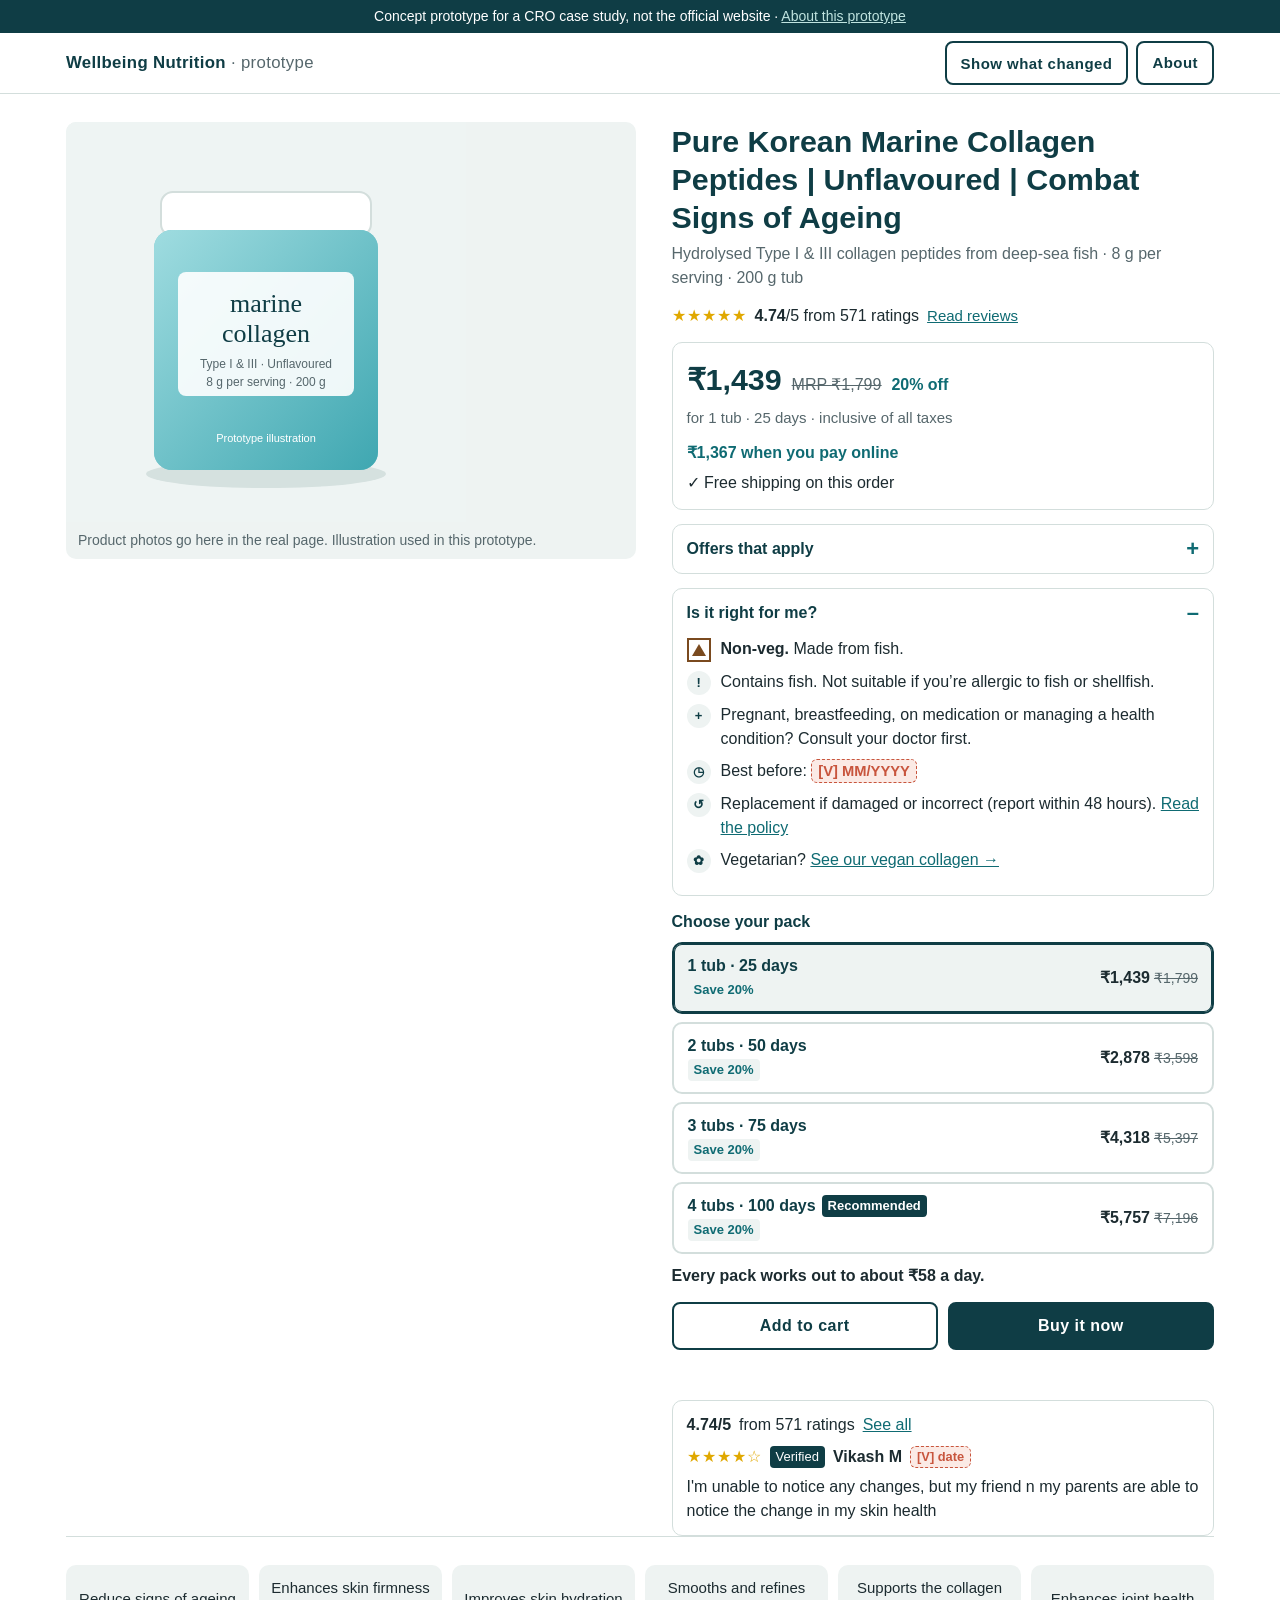
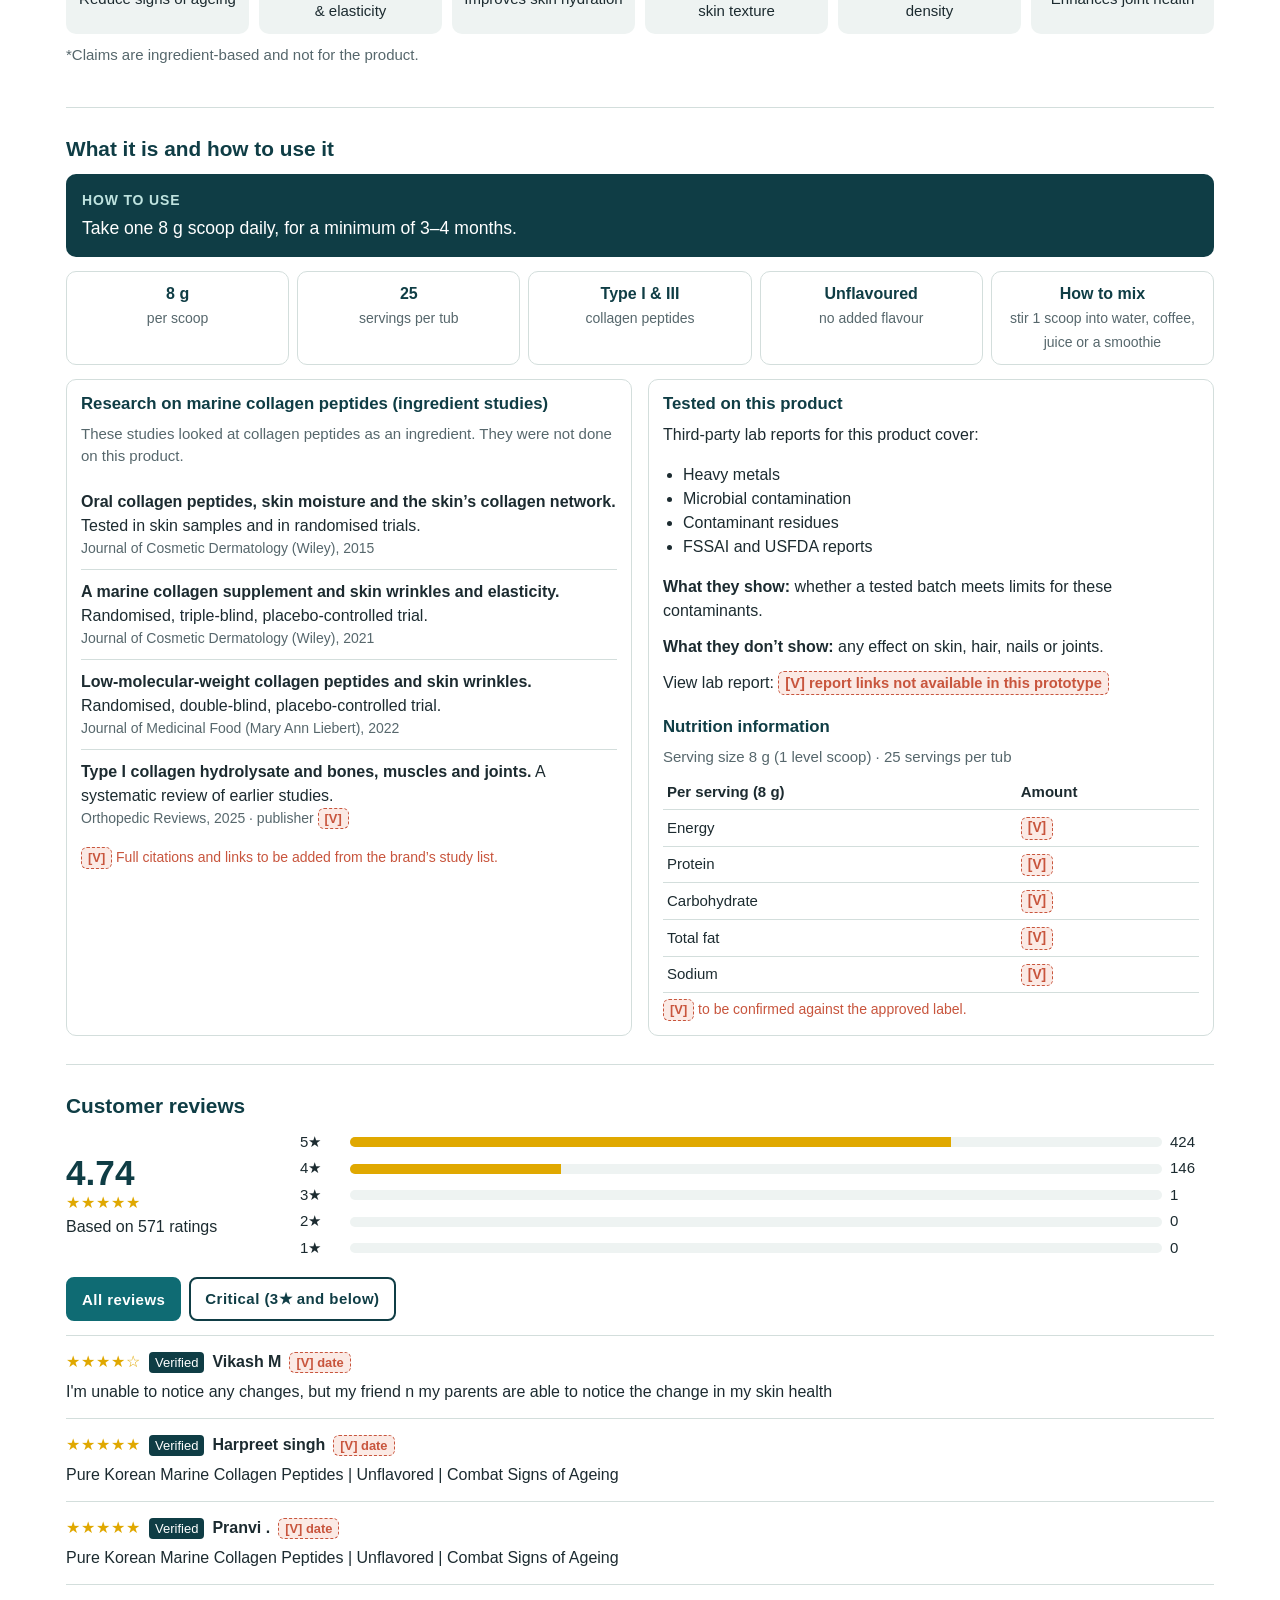
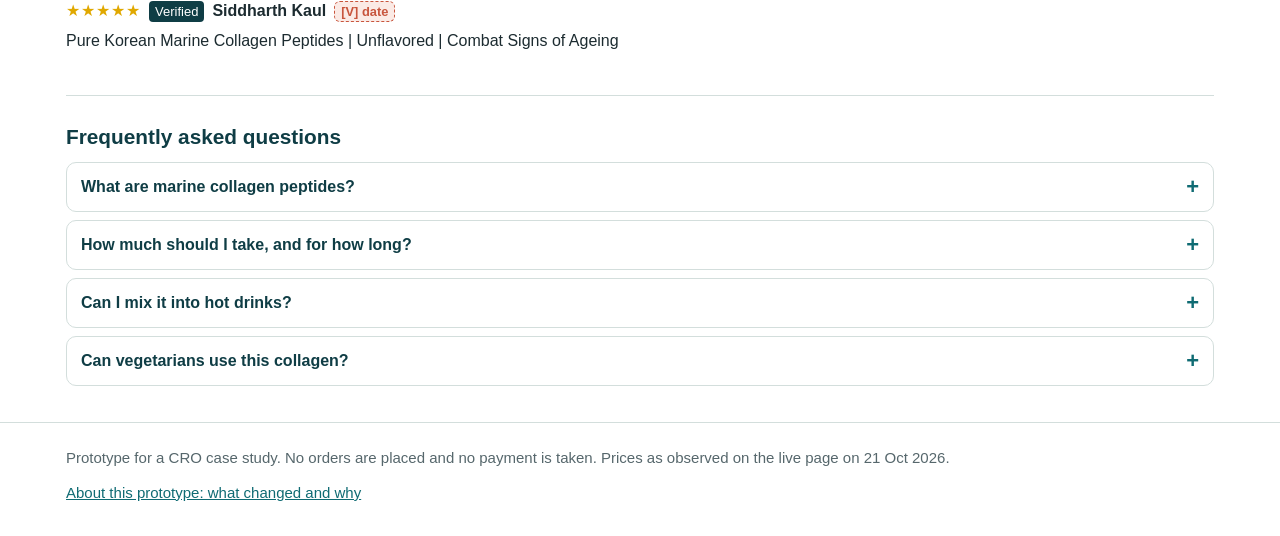
==== index.html @ 11b5f886 "Add files via upload" ====
<!doctype html>
<html lang="en">
<head>
<meta charset="utf-8">
<meta name="viewport" content="width=device-width, initial-scale=1">
<title>Pure Korean Marine Collagen Peptides · Improved product page (prototype)</title>
<meta name="description" content="CRO case-study prototype of an improved product page. Not the official website.">
<link rel="stylesheet" href="css/styles.css">
</head>
<body class="has-sticky">

<div class="proto-note">Concept prototype for a CRO case study, not the official website · <a href="about.html">About this prototype</a></div>

<header class="site-header">
  <div class="wrap">
    <a class="brand" href="index.html">Wellbeing Nutrition <span style="font-weight:400;color:#56676C">· prototype</span></a>
    <div class="header-actions">
      <button type="button" class="btn btn-secondary btn-small" id="toggle-changes" aria-pressed="false">Show what changed</button>
      <a class="btn btn-secondary btn-small" href="about.html">About</a>
    </div>
  </div>
</header>

<main class="wrap">
  <div class="product">

    <!-- 1. Gallery -->
    <figure class="gallery" style="margin:0">
      <img src="img/tub.svg" width="400" height="400" alt="Illustration of a 200 g tub of unflavoured Korean marine collagen peptides">
      <figcaption>Product photos go here in the real page. Illustration used in this prototype.</figcaption>
    </figure>

    <div class="buybox">
      <details class="chg">
        <summary><span class="chg-num">1</span>Fixes to the current page</summary>
        <div class="chg-body">
          <p><b>What changed:</b> removed “Only 13237 left in stock”, the “might run Out of Stock” exit pop-up, the “allergen-free” claim, the “Clinically Proven” badge, the “Backed by 20+ Clinical Studies” line and all absorption multipliers (4x, 1.5x, 5x); corrected journal publishers; Buy It Now now goes straight to checkout.</p>
          <p style="margin:0"><b>Friction addressed:</b> Friction 1 (the evidence isn’t believable) and Friction 3 (checkout adds pressure). These are factual and compliance fixes, so they ship without testing.</p>
        </div>
      </details>

      <!-- 2. Title -->
      <div>
        <h1>Pure Korean Marine Collagen Peptides | Unflavoured | Combat Signs of Ageing</h1>
        <p class="subtitle">Hydrolysed Type I &amp; III collagen peptides from deep-sea fish · 8 g per serving · 200 g tub</p>
      </div>

      <!-- 3. Rating -->
      <div class="rating-line">
        <span class="stars" aria-hidden="true">★★★★★</span>
        <span><b id="avg-inline">4.74</b>/5 from <span id="count-inline">571</span> ratings</span>
        <a href="#reviews">Read reviews</a>
      </div>

      <!-- 4. Price -->
      <details class="chg">
        <summary><span class="chg-num">4</span>Price and offer block</summary>
        <div class="chg-body">
          <p><b>What changed:</b> one headline price everyone pays (the COD price), the online price shown directly beneath instead of only at the payment step, all offers gathered in one “Offers that apply” block, and free shipping shown on the page.</p>
          <p style="margin:0"><b>Friction addressed:</b> the unclear final price (about eight offer messages; best price shown only at payment).</p>
        </div>
      </details>
      <section class="price-block" aria-label="Price">
        <div class="price-row">
          <span class="price-now" id="price-now">₹1,439</span>
          <span class="price-mrp">MRP <s id="price-mrp">₹1,799</s></span>
          <span class="price-off">20% off</span>
        </div>
        <p class="per-pack-note" id="price-pack">for 1 tub · 25 days · inclusive of all taxes</p>
        <p class="price-online" id="price-online">₹1,367 when you pay online</p>
        <p class="price-ship">✓ Free shipping on this order</p>
      </section>

      <!-- 5. Offers -->
      <details class="panel" id="offers">
        <summary>Offers that apply</summary>
        <div class="panel-body">
          <ul>
            <li><b>Flat 20% off</b> MRP: already included in the price above.</li>
            <li><b>Extra 5% off on online (prepaid) payment:</b> <span id="offer-online">₹1,367 for 1 tub</span>.</li>
            <li><b>Member price ₹1,367</b> for 1 tub (join the membership).</li>
            <li><b>Get 10% OFF</b> sign-up offer: <span class="v">[V] terms to be confirmed</span></li>
          </ul>
          <p class="v-note" style="margin-top:10px"><span class="v">[V]</span> Which of these offers can be combined is being confirmed with the brand. Stacking rules will be stated here.</p>
        </div>
      </details>

      <!-- 6. Suitability panel -->
      <details class="chg">
        <summary><span class="chg-num">5</span>Suitability and safety panel</summary>
        <div class="chg-body">
          <p><b>What changed:</b> non-veg status, fish and shellfish allergy, a doctor note, best-before date, the replacement policy and a vegan alternative moved directly under the price, using the pack-label wording. The “allergen-free” claim was removed.</p>
          <p style="margin:0"><b>Friction addressed:</b> suitability and safety facts were buried in a spec table and long text, so buyers had to hunt or leave.</p>
        </div>
      </details>
      <details class="panel" id="suitability" open>
        <summary>Is it right for me?</summary>
        <div class="panel-body">
          <ul class="suit-list">
            <li><span class="nonveg" role="img" aria-label="Non-vegetarian symbol"></span><span><b>Non-veg.</b> Made from fish.</span></li>
            <li><span class="icon-dot" aria-hidden="true">!</span><span>Contains fish. Not suitable if you’re allergic to fish or shellfish.</span></li>
            <li><span class="icon-dot" aria-hidden="true">+</span><span>Pregnant, breastfeeding, on medication or managing a health condition? Consult your doctor first.</span></li>
            <li><span class="icon-dot" aria-hidden="true">◷</span><span>Best before: <span class="v">[V] MM/YYYY</span></span></li>
            <li><span class="icon-dot" aria-hidden="true">↺</span><span>Replacement if damaged or incorrect (report within 48 hours). <a href="about.html#policy">Read the policy</a></span></li>
            <li><span class="icon-dot" aria-hidden="true">✿</span><span>Vegetarian? <a id="vegan-link" href="https://wellbeingnutrition.com/collections/vegan-collagen" target="_blank" rel="noopener">See our vegan collagen →</a></span></li>
          </ul>
        </div>
      </details>

      <!-- 7. Pack selector -->
      <details class="chg">
        <summary><span class="chg-num">3</span>Regimen-based pack selector</summary>
        <div class="chg-body">
          <p><b>What changed:</b> packs are labelled by how long they last, with the cost per day, so the buyer can see that one tub covers 25 days while the label asks for a minimum of 3–4 months. The single tub stays the default; prices and offers are unchanged and no discount was added.</p>
          <p style="margin:0"><b>Friction addressed:</b> Friction 2 (the real commitment is hidden).</p>
        </div>
      </details>
      <section aria-label="Choose a pack">
        <fieldset class="packs">
          <legend>Choose your pack</legend>
          <div class="pack-options" id="pack-options"><!-- rendered from data.js --></div>
        </fieldset>
        <p class="per-day">Every pack works out to about ₹<span id="per-day">58</span> a day.</p>
        <p class="course-note" id="course-note" hidden>4 tubs: covers the 3–4 month course on the pack <span class="v">[V]</span></p>
      </section>

      <!-- 8. CTAs -->
      <div class="cta-row" id="ctas">
        <button type="button" class="btn btn-secondary" id="add-to-cart">Add to cart</button>
        <a class="btn btn-primary" id="buy-now" href="checkout.html?tubs=1">Buy it now</a>
      </div>
      <p class="cart-status" id="cart-status" role="status" aria-live="polite"></p>

      <!-- Review summary near the buy box -->
      <div class="featured-review" id="featured-review" aria-label="Featured review"><!-- rendered --></div>
    </div>
  </div>

  <!-- Benefit icons (existing) -->
  <section class="section" aria-labelledby="benefits-h">
    <h2 id="benefits-h" class="visually-hidden">Benefits</h2>
    <ul class="benefits">
      <li>Reduce signs of ageing</li>
      <li>Enhances skin firmness &amp; elasticity</li>
      <li>Improves skin hydration</li>
      <li>Smooths and refines skin texture</li>
      <li>Supports the collagen density</li>
      <li>Enhances joint health</li>
    </ul>
    <p class="disclaimer" style="margin-top:10px">*Claims are ingredient-based and not for the product.</p>
  </section>

  <!-- 9. Evidence module (directly below the benefit icons) -->
  <section class="section" id="evidence" aria-labelledby="evidence-h">
    <details class="chg">
      <summary><span class="chg-num">2</span>Consistent evidence module</summary>
      <div class="chg-body">
        <p><b>What changed:</b> one usage line from the pack label replaces four different results timelines; absorption multipliers removed; one nutrition panel; research on the ingredient clearly separated from tests on this product; quick facts gathered in one row.</p>
        <p style="margin:0"><b>Friction addressed:</b> Friction 1 (the evidence isn’t believable: claims contradicted each other).</p>
      </div>
    </details>
    <h2 id="evidence-h">What it is and how to use it</h2>
    <p class="usage"><strong>How to use</strong>Take one 8 g scoop daily, for a minimum of 3–4 months.</p>
    <ul class="quick-facts" aria-label="Quick facts">
      <li><b>8 g</b><span>per scoop</span></li>
      <li><b>25</b><span>servings per tub</span></li>
      <li><b>Type I &amp; III</b><span>collagen peptides</span></li>
      <li><b>Unflavoured</b><span>no added flavour</span></li>
      <li><b>How to mix</b><span>stir 1 scoop into water, coffee, juice or a smoothie</span></li>
    </ul>

    <div class="evidence-grid">
      <div class="ev-card">
        <h3>Research on marine collagen peptides (ingredient studies)</h3>
        <p class="disclaimer">These studies looked at collagen peptides as an ingredient. They were not done on this product.</p>
        <div class="study">
          <p style="margin:0"><b>Oral collagen peptides, skin moisture and the skin’s collagen network.</b> Tested in skin samples and in randomised trials.</p>
          <p class="meta" style="margin:0">Journal of Cosmetic Dermatology (Wiley), 2015</p>
        </div>
        <div class="study">
          <p style="margin:0"><b>A marine collagen supplement and skin wrinkles and elasticity.</b> Randomised, triple-blind, placebo-controlled trial.</p>
          <p class="meta" style="margin:0">Journal of Cosmetic Dermatology (Wiley), 2021</p>
        </div>
        <div class="study">
          <p style="margin:0"><b>Low-molecular-weight collagen peptides and skin wrinkles.</b> Randomised, double-blind, placebo-controlled trial.</p>
          <p class="meta" style="margin:0">Journal of Medicinal Food (Mary Ann Liebert), 2022</p>
        </div>
        <div class="study">
          <p style="margin:0"><b>Type I collagen hydrolysate and bones, muscles and joints.</b> A systematic review of earlier studies.</p>
          <p class="meta" style="margin:0">Orthopedic Reviews, 2025 · publisher <span class="v">[V]</span></p>
        </div>
        <p class="v-note" style="margin:8px 0 0"><span class="v">[V]</span> Full citations and links to be added from the brand’s study list.</p>
      </div>

      <div class="ev-card">
        <h3>Tested on this product</h3>
        <p>Third-party lab reports for this product cover:</p>
        <ul class="lab-list">
          <li>Heavy metals</li>
          <li>Microbial contamination</li>
          <li>Contaminant residues</li>
          <li>FSSAI and USFDA reports</li>
        </ul>
        <p><b>What they show:</b> whether a tested batch meets limits for these contaminants.</p>
        <p><b>What they don’t show:</b> any effect on skin, hair, nails or joints.</p>
        <p style="margin:0">View lab report: <span class="v">[V] report links not available in this prototype</span></p>

        <h3 style="margin-top:22px">Nutrition information</h3>
        <p class="disclaimer" style="margin-bottom:6px">Serving size 8 g (1 level scoop) · 25 servings per tub</p>
        <table class="nutrition" aria-describedby="nutri-note">
          <thead><tr><th>Per serving (8 g)</th><th>Amount</th></tr></thead>
          <tbody>
            <tr><td>Energy</td><td><span class="v">[V]</span></td></tr>
            <tr><td>Protein</td><td><span class="v">[V]</span></td></tr>
            <tr><td>Carbohydrate</td><td><span class="v">[V]</span></td></tr>
            <tr><td>Total fat</td><td><span class="v">[V]</span></td></tr>
            <tr><td>Sodium</td><td><span class="v">[V]</span></td></tr>
          </tbody>
        </table>
        <p class="v-note" id="nutri-note" style="margin:6px 0 0"><span class="v">[V]</span> to be confirmed against the approved label.</p>
      </div>
    </div>
  </section>

  <!-- 10. Reviews -->
  <section class="section" id="reviews" aria-labelledby="reviews-h">
    <details class="chg">
      <summary><span class="chg-num">6</span>Believable reviews</summary>
      <div class="chg-body">
        <p><b>What changed:</b> a rating summary and a real, representative review near the buy box; a date shown on every review; a “Critical” filter; negative reviews shown in the list. No reviews were added or edited.</p>
        <p style="margin:0"><b>Friction addressed:</b> Friction 1 (reviews looked curated: 4.74 from 571 ratings with no one- or two-star reviews).</p>
      </div>
    </details>
    <h2 id="reviews-h">Customer reviews</h2>
    <div class="review-summary">
      <div>
        <div class="avg" id="avg">4.74</div>
        <div class="stars" aria-hidden="true">★★★★★</div>
        <div>Based on <span id="count">571</span> ratings</div>
      </div>
      <ul class="dist" id="dist" aria-label="Rating distribution"><!-- rendered --></ul>
    </div>
    <div class="filters" role="group" aria-label="Filter reviews">
      <button type="button" class="btn btn-secondary btn-small" data-filter="all" aria-pressed="true">All reviews</button>
      <button type="button" class="btn btn-secondary btn-small" data-filter="critical" aria-pressed="false">Critical (3★ and below)</button>
    </div>
    <div id="review-list" aria-live="polite"><!-- rendered --></div>
  </section>

  <!-- 11. FAQ -->
  <section class="section faq" id="faq" aria-labelledby="faq-h">
    <h2 id="faq-h">Frequently asked questions</h2>
    <details class="panel"><summary>What are marine collagen peptides?</summary>
      <div class="panel-body"><p style="margin:0">Short chains of amino acids made from fish skin or scales, rich in Type I and Type III collagen.</p></div></details>
    <details class="panel"><summary>How much should I take, and for how long?</summary>
      <div class="panel-body"><p style="margin:0">Take one 8 g scoop daily, for a minimum of 3–4 months.</p></div></details>
    <details class="panel"><summary>Can I mix it into hot drinks?</summary>
      <div class="panel-body"><p style="margin:0">Yes. It dissolves in hot or cold drinks such as coffee, tea, juice or smoothies.</p></div></details>
    <details class="panel"><summary>Can vegetarians use this collagen?</summary>
      <div class="panel-body"><p style="margin:0">No. This product is made from fish, so it is not suitable for vegetarians. <a href="https://wellbeingnutrition.com/collections/vegan-collagen" target="_blank" rel="noopener">See our vegan collagen</a>.</p></div></details>
  </section>
</main>

<footer class="site-footer">
  <div class="wrap">
    <p>Prototype for a CRO case study. No orders are placed and no payment is taken. Prices as observed on the live page on 21 Oct 2026.</p>
    <p style="margin:0"><a href="about.html">About this prototype: what changed and why</a></p>
  </div>
</footer>

<!-- Sticky bar (phone only) -->
<div class="sticky-bar" id="sticky-bar" aria-label="Quick buy">
  <div>
    <label for="sticky-select">Pack</label>
    <select id="sticky-select"><!-- rendered --></select>
    <div class="sticky-price" id="sticky-price">₹1,439</div>
  </div>
  <a class="btn btn-primary" id="sticky-buy" href="checkout.html?tubs=1">Buy it now</a>
</div>

<script src="js/data.js"></script>
<script src="js/app.js"></script>
</body>
</html>
---- css/styles.css ----
/* Mobile-first styles for the HTML prototype */
:root {
  --ink: #1C2B30; --deep: #0F3D45; --teal: #0F6B73; --mist: #EEF3F2; --line: #D3DEDC;
  --slate: #56676C; --coral: #C8553D; --coral-bg: #FBEAE5; --white: #FFFFFF; --brown: #7A4A1F;
  --focus: #F2A900; --radius: 10px;
}
* { box-sizing: border-box; }
html { -webkit-text-size-adjust: 100%; }
body { margin: 0; font-family: Arial, Helvetica, sans-serif; font-size: 16px; line-height: 1.5; color: var(--ink); background: var(--white); overflow-x: hidden; }
img, svg { max-width: 100%; height: auto; display: block; }
a { color: var(--teal); }
h1, h2, h3 { line-height: 1.25; color: var(--deep); }
h1 { font-size: 1.55rem; margin: 0 0 6px; }
h2 { font-size: 1.3rem; margin: 0 0 12px; }
h3 { font-size: 1.05rem; margin: 16px 0 8px; }
p { margin: 0 0 12px; }
:focus-visible { outline: 3px solid var(--focus); outline-offset: 2px; }
.visually-hidden { position: absolute !important; width: 1px; height: 1px; overflow: hidden; clip: rect(0 0 0 0); white-space: nowrap; }
.wrap { max-width: 1180px; margin: 0 auto; padding: 0 16px; }

/* Header */
.proto-note { background: var(--deep); color: #fff; font-size: 14px; text-align: center; padding: 6px 12px; }
.proto-note a { color: #BFE3DF; }
.site-header { border-bottom: 1px solid var(--line); background: #fff; }
.site-header .wrap { display: flex; align-items: center; justify-content: space-between; gap: 12px; min-height: 60px; flex-wrap: wrap; padding-top: 6px; padding-bottom: 6px; }
.brand { font-weight: 700; color: var(--deep); text-decoration: none; letter-spacing: .02em; font-size: 1.05rem; }
.header-actions { display: flex; gap: 8px; align-items: center; flex-wrap: wrap; }

/* Buttons */
.btn { display: inline-flex; align-items: center; justify-content: center; min-height: 48px; padding: 10px 18px; border-radius: 8px; border: 2px solid var(--deep); font-size: 16px; font-weight: 700; cursor: pointer; text-decoration: none; letter-spacing: .03em; }
.btn-primary { background: var(--deep); color: #fff; }
.btn-secondary { background: #fff; color: var(--deep); }
.btn-small { min-height: 44px; padding: 8px 14px; font-size: 15px; }
.btn[aria-pressed="true"] { background: var(--teal); color: #fff; border-color: var(--teal); }

/* Product layout: mobile = one column in spec order */
.product { display: flex; flex-direction: column; gap: 16px; padding-top: 16px; }
.gallery { background: var(--mist); border-radius: var(--radius); overflow: hidden; }
.gallery figcaption { font-size: 14px; color: var(--slate); padding: 8px 12px; }
.buybox { display: flex; flex-direction: column; gap: 14px; }
.subtitle { color: var(--slate); margin: 0; }
.rating-line { display: flex; align-items: center; gap: 8px; flex-wrap: wrap; }
.stars { color: #E0A800; letter-spacing: 1px; }
.rating-line a { font-size: 15px; }

/* Price block */
.price-block { border: 1px solid var(--line); border-radius: var(--radius); padding: 14px; }
.price-row { display: flex; align-items: baseline; gap: 10px; flex-wrap: wrap; }
.price-now { font-size: 1.9rem; font-weight: 700; color: var(--deep); }
.price-mrp { color: var(--slate); text-decoration: line-through; }
.price-off { color: var(--teal); font-weight: 700; }
.price-online { margin: 6px 0 0; font-weight: 700; color: var(--teal); }
.price-ship { margin: 6px 0 0; }
.per-pack-note { font-size: 15px; color: var(--slate); margin-top: 4px; }

/* details / disclosures */
details.panel { border: 1px solid var(--line); border-radius: var(--radius); background: #fff; }
details.panel > summary { list-style: none; cursor: pointer; min-height: 48px; display: flex; align-items: center; justify-content: space-between; gap: 8px; padding: 10px 14px; font-weight: 700; color: var(--deep); }
details.panel > summary::-webkit-details-marker { display: none; }
details.panel > summary::after { content: "+"; font-size: 22px; line-height: 1; color: var(--teal); }
details.panel[open] > summary::after { content: "–"; }
.panel-body { padding: 0 14px 14px; }
.panel-body ul { margin: 0; padding-left: 20px; }
.panel-body li { margin-bottom: 8px; }

/* Placeholder style for unconfirmed (V) items */
.v { display: inline-block; border: 1.5px dashed var(--coral); color: var(--coral); background: var(--coral-bg); border-radius: 6px; padding: 0 6px; font-weight: 700; font-size: 0.92em; }
.v-note { font-size: 14px; color: var(--coral); }

/* Suitability panel */
.suit-list { list-style: none; padding: 0 !important; }
.suit-list li { display: flex; gap: 10px; align-items: flex-start; }
.icon-dot { flex: none; width: 24px; height: 24px; border-radius: 50%; background: var(--mist); color: var(--deep); display: inline-flex; align-items: center; justify-content: center; font-size: 13px; font-weight: 700; margin-top: 1px; }
.nonveg { flex: none; width: 24px; height: 24px; border: 2px solid var(--brown); display: inline-flex; align-items: center; justify-content: center; margin-top: 1px; }
.nonveg::before { content: ""; width: 0; height: 0; border-left: 7px solid transparent; border-right: 7px solid transparent; border-bottom: 12px solid var(--brown); }

/* Pack selector */
fieldset.packs { border: 0; padding: 0; margin: 0; }
fieldset.packs legend { font-weight: 700; color: var(--deep); margin-bottom: 8px; padding: 0; }
.pack-options { display: grid; grid-template-columns: 1fr; gap: 8px; }
.pack { position: relative; }
.pack input { position: absolute; opacity: 0; width: 1px; height: 1px; }
.pack label { display: flex; justify-content: space-between; align-items: center; gap: 10px; min-height: 56px; padding: 10px 14px; border: 2px solid var(--line); border-radius: var(--radius); cursor: pointer; background: #fff; }
.pack label .pack-name { font-weight: 700; color: var(--deep); }
.pack label .pack-price { text-align: right; white-space: nowrap; }
.pack label .pack-price s { color: var(--slate); font-size: 14px; margin-left: 4px; }
.pack .tag { display: inline-block; background: var(--deep); color: #fff; border-radius: 4px; padding: 1px 6px; font-size: 13px; font-weight: 700; margin-left: 6px; vertical-align: 1px; }
.pack .tag.offer { background: var(--mist); color: var(--teal); }
.pack input:checked + label { border-color: var(--deep); background: var(--mist); box-shadow: inset 0 0 0 1px var(--deep); }
.pack input:focus-visible + label { outline: 3px solid var(--focus); outline-offset: 2px; }
.per-day { margin: 10px 0 0; font-weight: 700; }
.course-note { margin: 4px 0 0; font-size: 15px; color: var(--slate); }

.cta-row { display: grid; grid-template-columns: 1fr 1fr; gap: 10px; }
.cart-status { font-size: 15px; margin: 0; min-height: 22px; }

/* Content sections */
.section { padding: 28px 0; border-top: 1px solid var(--line); }
.benefits { display: grid; grid-template-columns: repeat(2, 1fr); gap: 10px; list-style: none; padding: 0; margin: 0; }
.benefits li { background: var(--mist); border-radius: var(--radius); padding: 12px; font-size: 15px; text-align: center; min-height: 64px; display: flex; align-items: center; justify-content: center; }
.usage { background: var(--deep); color: #fff; border-radius: var(--radius); padding: 16px; font-size: 1.1rem; }
.usage strong { color: #BFE3DF; display: block; font-size: 14px; letter-spacing: .06em; text-transform: uppercase; margin-bottom: 4px; }
.quick-facts { display: grid; grid-template-columns: repeat(2, 1fr); gap: 8px; list-style: none; padding: 0; margin: 14px 0; }
.quick-facts li { border: 1px solid var(--line); border-radius: var(--radius); padding: 10px; text-align: center; }
.quick-facts b { display: block; color: var(--deep); }
.quick-facts span { font-size: 14px; color: var(--slate); }
.evidence-grid { display: grid; grid-template-columns: 1fr; gap: 16px; }
.ev-card { border: 1px solid var(--line); border-radius: var(--radius); padding: 14px; }
.ev-card h3 { margin-top: 0; }
.study { padding: 10px 0; border-top: 1px solid var(--line); }
.study:first-of-type { border-top: 0; }
.study .meta { font-size: 14px; color: var(--slate); }
.disclaimer { font-size: 15px; color: var(--slate); }
table.nutrition { width: 100%; border-collapse: collapse; font-size: 15px; }
table.nutrition th, table.nutrition td { border-bottom: 1px solid var(--line); padding: 6px 4px; text-align: left; }
.lab-list { padding-left: 20px; }

/* Reviews */
.review-summary { display: grid; grid-template-columns: 1fr; gap: 14px; }
.avg { font-size: 2.2rem; font-weight: 700; color: var(--deep); line-height: 1; }
.dist { list-style: none; padding: 0; margin: 0; }
.dist li { display: grid; grid-template-columns: 42px 1fr 44px; gap: 8px; align-items: center; font-size: 15px; margin-bottom: 4px; }
.bar { height: 10px; background: var(--mist); border-radius: 5px; overflow: hidden; }
.bar i { display: block; height: 100%; background: #E0A800; }
.filters { display: flex; gap: 8px; flex-wrap: wrap; margin: 14px 0; }
.review { border-top: 1px solid var(--line); padding: 14px 0; }
.review-head { display: flex; flex-wrap: wrap; gap: 8px; align-items: center; }
.badge-verified { background: var(--deep); color: #fff; font-size: 13px; padding: 1px 6px; border-radius: 4px; }
.review-date { font-size: 14px; }
.featured-review { border: 1px solid var(--line); border-radius: var(--radius); padding: 12px 14px; }
.featured-review p { margin: 6px 0 0; }
.empty-state { color: var(--slate); padding: 12px 0; }

/* FAQ */
.faq details.panel { margin-bottom: 8px; }

/* "What changed" markers */
details.chg { display: none; margin: 8px 0; border: 2px solid var(--focus); border-radius: var(--radius); background: #FFF8E1; }
body.show-changes details.chg { display: block; }
details.chg > summary { cursor: pointer; min-height: 44px; display: flex; align-items: center; gap: 8px; padding: 8px 12px; font-weight: 700; color: #5B4300; list-style: none; }
details.chg > summary::-webkit-details-marker { display: none; }
.chg-num { display: inline-flex; width: 26px; height: 26px; border-radius: 50%; background: var(--focus); color: #3A2B00; align-items: center; justify-content: center; font-size: 14px; flex: none; }
details.chg .chg-body { padding: 0 12px 12px; font-size: 15px; }

/* Sticky bar: phone only */
.sticky-bar { position: fixed; left: 0; right: 0; bottom: 0; z-index: 20; background: #fff; border-top: 1px solid var(--line); box-shadow: 0 -4px 12px rgba(0,0,0,.06); padding: 8px 12px calc(8px + env(safe-area-inset-bottom)); display: grid; grid-template-columns: 1fr auto; gap: 8px; align-items: center; }
.sticky-bar label { font-size: 13px; color: var(--slate); display: block; }
.sticky-bar select { width: 100%; min-height: 44px; font-size: 16px; border: 2px solid var(--line); border-radius: 8px; padding: 6px 8px; background: #fff; color: var(--ink); }
.sticky-bar .sticky-price { font-size: 14px; font-weight: 700; color: var(--deep); }
body.has-sticky { padding-bottom: 110px; }

/* Footer */
.site-footer { border-top: 1px solid var(--line); padding: 24px 0 32px; color: var(--slate); font-size: 15px; }

/* Checkout */
.checkout { display: grid; grid-template-columns: 1fr; gap: 20px; padding: 20px 0 40px; }
.card { border: 1px solid var(--line); border-radius: var(--radius); padding: 16px; }
.notice { background: var(--mist); border-radius: var(--radius); padding: 12px 14px; font-weight: 700; color: var(--deep); }
.order-line { display: flex; justify-content: space-between; gap: 12px; padding: 6px 0; }
.order-total { border-top: 1px solid var(--line); margin-top: 6px; padding-top: 10px; font-weight: 700; font-size: 1.15rem; }
.field { margin-bottom: 14px; }
.field label { display: block; font-weight: 700; margin-bottom: 4px; }
.field input, .field textarea { width: 100%; min-height: 48px; font-size: 16px; padding: 10px 12px; border: 2px solid var(--line); border-radius: 8px; font-family: inherit; }
.field input[aria-invalid="true"], .field textarea[aria-invalid="true"] { border-color: var(--coral); }
.error { color: var(--coral); font-size: 15px; margin-top: 4px; min-height: 0; }
.choice { display: flex; align-items: center; gap: 10px; min-height: 48px; padding: 8px 12px; border: 2px solid var(--line); border-radius: 8px; margin-bottom: 8px; cursor: pointer; }
.choice input { width: 22px; height: 22px; flex: none; }
.choice:has(input:checked) { border-color: var(--deep); background: var(--mist); }
.choice .choice-price { margin-left: auto; font-weight: 700; white-space: nowrap; }

/* About page */
.about table { width: 100%; border-collapse: collapse; font-size: 15px; margin-bottom: 16px; }
.about th { background: var(--deep); color: #fff; text-align: left; padding: 8px; }
.about td { border-bottom: 1px solid var(--line); padding: 8px; vertical-align: top; }
.about section { padding: 18px 0; border-top: 1px solid var(--line); }
.table-scroll { overflow-x: auto; }

/* Laptop */
@media (min-width: 1024px) {
  h1 { font-size: 1.9rem; }
  .product { display: grid; grid-template-columns: 1.05fr 1fr; gap: 36px; align-items: start; padding-top: 28px; }
  .gallery { position: sticky; top: 16px; }
  .benefits { grid-template-columns: repeat(6, 1fr); }
  .quick-facts { grid-template-columns: repeat(5, 1fr); }
  .evidence-grid { grid-template-columns: 1fr 1fr; }
  .review-summary { grid-template-columns: 220px 1fr; align-items: center; }
  .sticky-bar { display: none; }
  body.has-sticky { padding-bottom: 0; }
  .checkout { grid-template-columns: 1.3fr 1fr; align-items: start; }
}
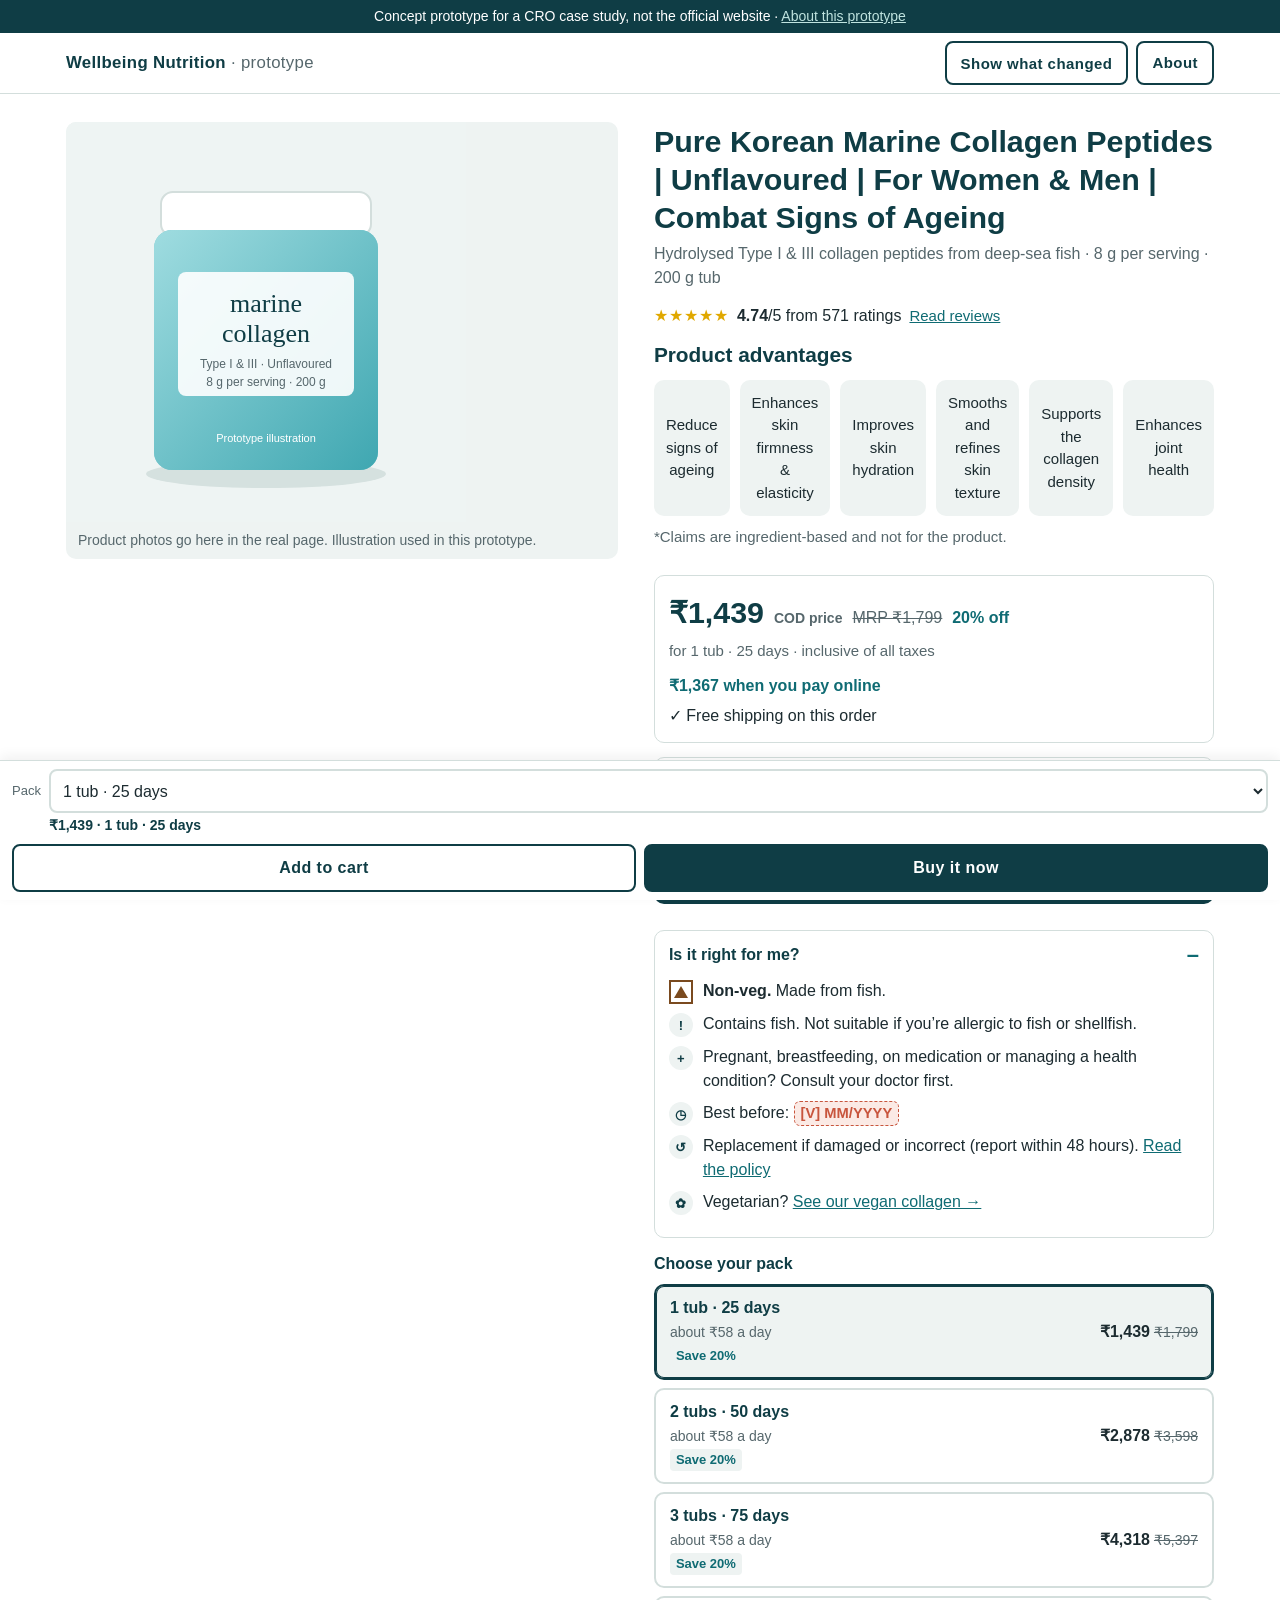
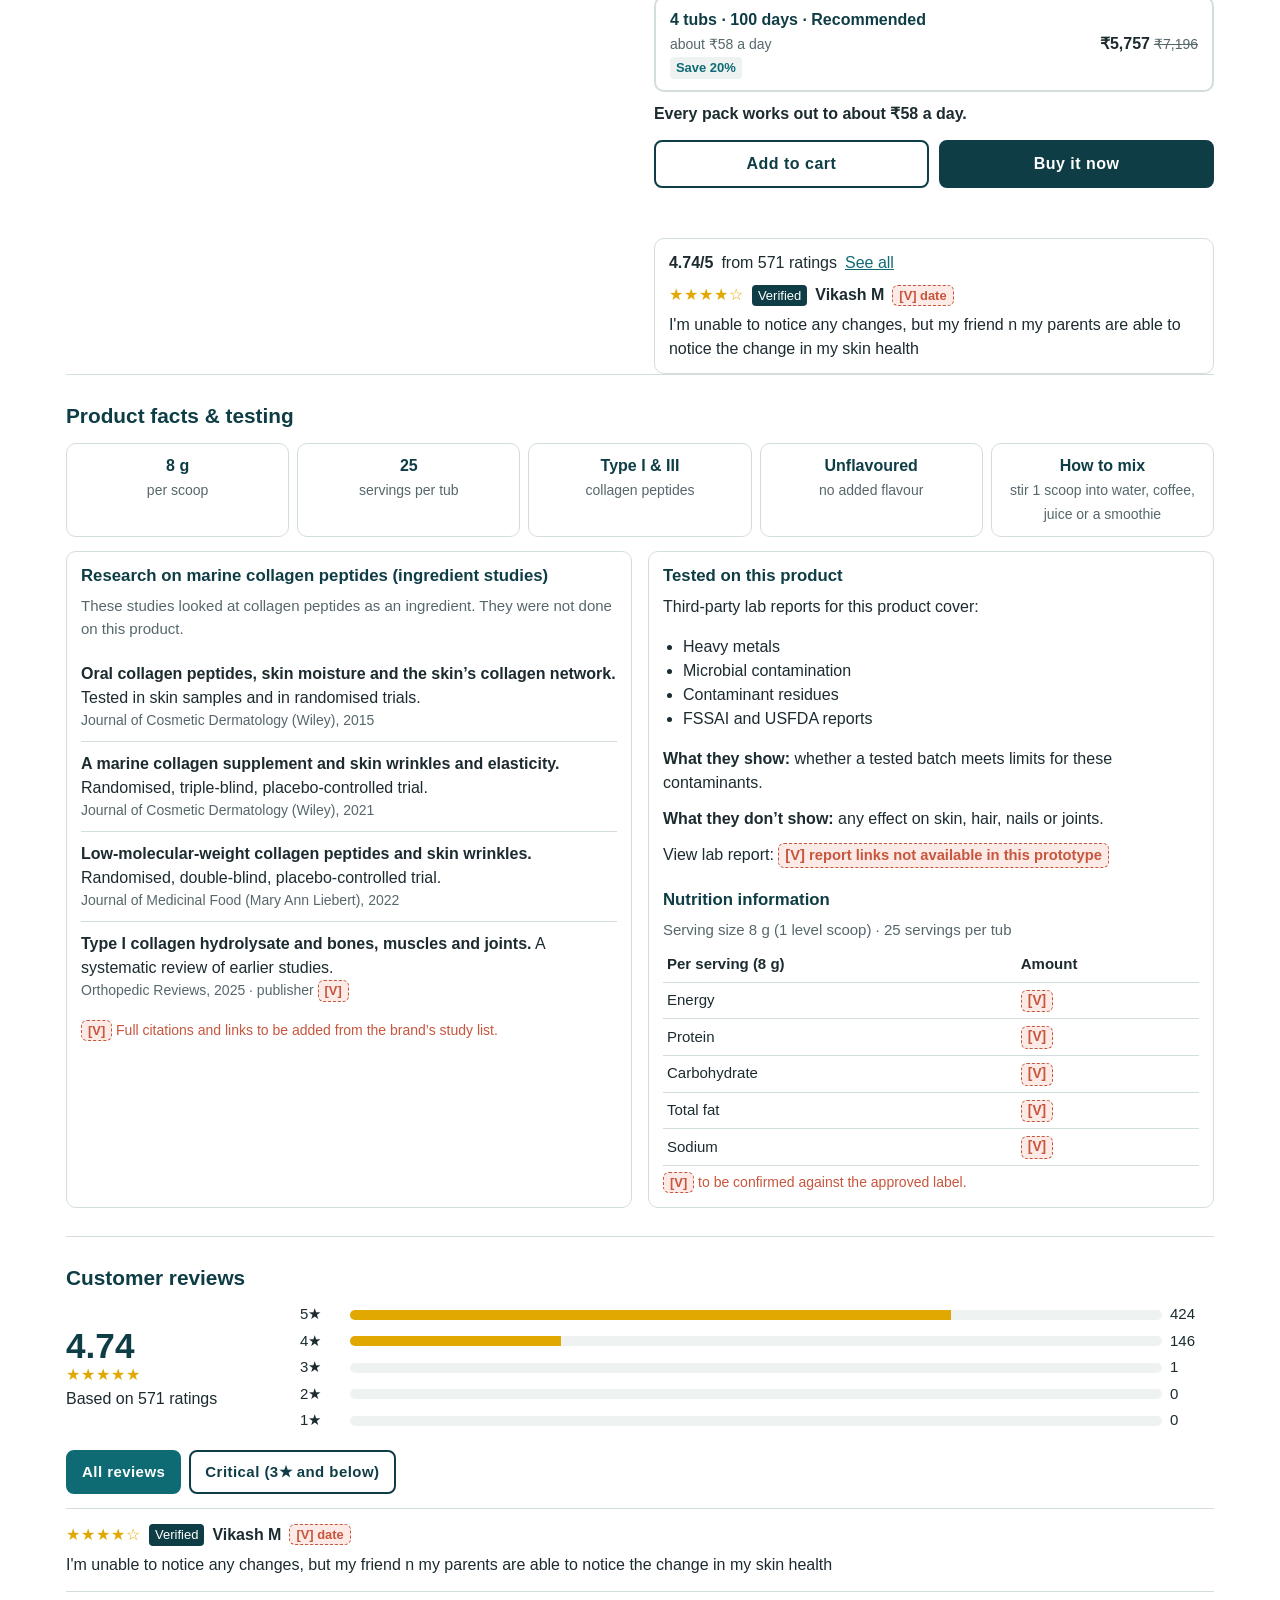
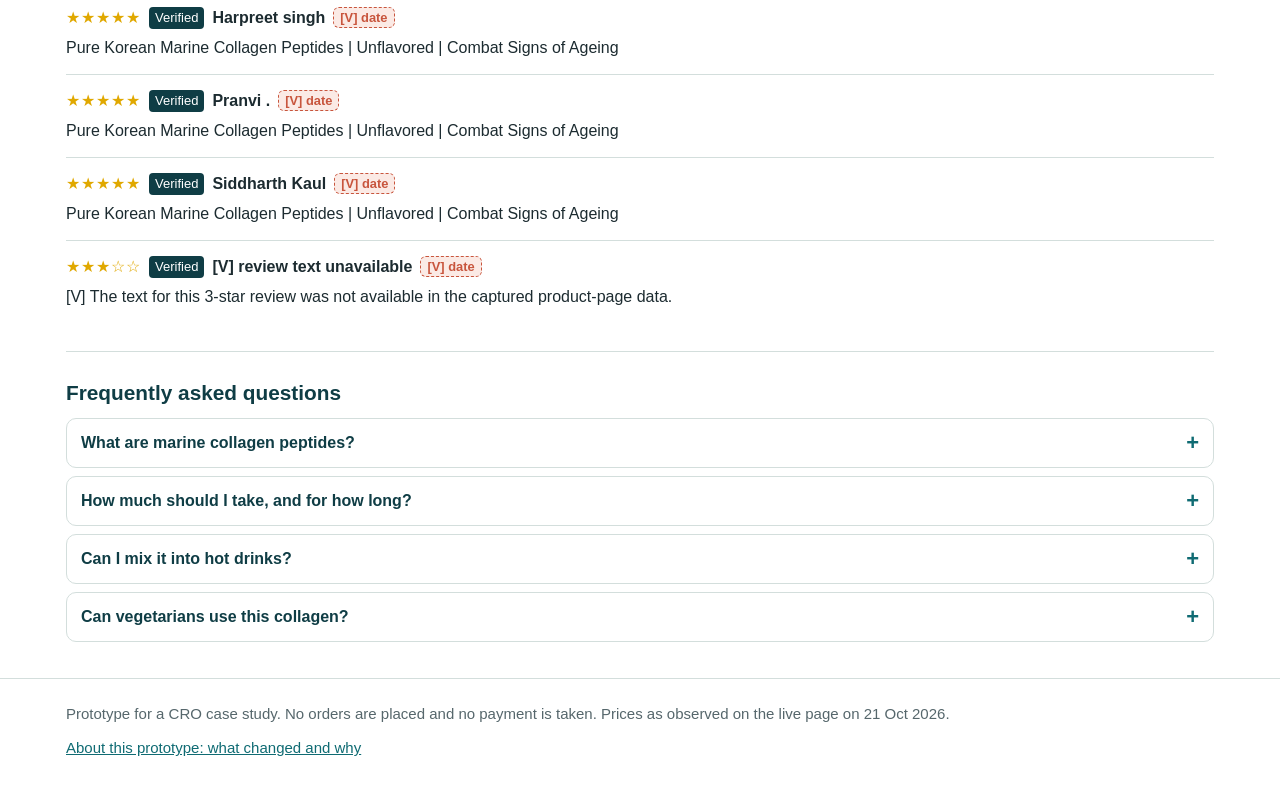
==== commit 9d4f2fec: "Optimize collagen product page CRO experience" ====
--- a/index.html
+++ b/index.html
@@ -3,7 +3,7 @@
 <head>
 <meta charset="utf-8">
 <meta name="viewport" content="width=device-width, initial-scale=1">
-<title>Pure Korean Marine Collagen Peptides · Improved product page (prototype)</title>
+<title>Pure Korean Marine Collagen Peptides for Women &amp; Men · Improved product page (prototype)</title>
 <meta name="description" content="CRO case-study prototype of an improved product page. Not the official website.">
 <link rel="stylesheet" href="css/styles.css">
 </head>
@@ -41,7 +41,7 @@
 
       <!-- 2. Title -->
       <div>
-        <h1>Pure Korean Marine Collagen Peptides | Unflavoured | Combat Signs of Ageing</h1>
+        <h1>Pure Korean Marine Collagen Peptides | Unflavoured | For Women &amp; Men | Combat Signs of Ageing</h1>
         <p class="subtitle">Hydrolysed Type I &amp; III collagen peptides from deep-sea fish · 8 g per serving · 200 g tub</p>
       </div>
 
@@ -52,6 +52,20 @@
         <a href="#reviews">Read reviews</a>
       </div>
 
+      <!-- 4. Product advantages -->
+      <section aria-labelledby="benefits-h">
+        <h2 id="benefits-h">Product advantages</h2>
+        <ul class="benefits">
+          <li>Reduce signs of ageing</li>
+          <li>Enhances skin firmness &amp; elasticity</li>
+          <li>Improves skin hydration</li>
+          <li>Smooths and refines skin texture</li>
+          <li>Supports the collagen density</li>
+          <li>Enhances joint health</li>
+        </ul>
+        <p class="disclaimer" style="margin-top:10px">*Claims are ingredient-based and not for the product.</p>
+      </section>
+
       <!-- 4. Price -->
       <details class="chg">
         <summary><span class="chg-num">4</span>Price and offer block</summary>
@@ -63,6 +77,7 @@
       <section class="price-block" aria-label="Price">
         <div class="price-row">
           <span class="price-now" id="price-now">₹1,439</span>
+          <span class="price-type">COD price</span>
           <span class="price-mrp">MRP <s id="price-mrp">₹1,799</s></span>
           <span class="price-off">20% off</span>
         </div>
@@ -78,7 +93,7 @@
           <ul>
             <li><b>Flat 20% off</b> MRP: already included in the price above.</li>
             <li><b>Extra 5% off on online (prepaid) payment:</b> <span id="offer-online">₹1,367 for 1 tub</span>.</li>
-            <li><b>Member price ₹1,367</b> for 1 tub (join the membership).</li>
+            <li><b>Member price ₹1,367</b> for 1 tub (join the membership) + free Beauty Collagen Strawberry Watermelon Flavor Gift Sachets (box of 6).</li>
             <li><b>Get 10% OFF</b> sign-up offer: <span class="v">[V] terms to be confirmed</span></li>
           </ul>
           <p class="v-note" style="margin-top:10px"><span class="v">[V]</span> Which of these offers can be combined is being confirmed with the brand. Stacking rules will be stated here.</p>
@@ -136,20 +151,6 @@
     </div>
   </div>
 
-  <!-- Benefit icons (existing) -->
-  <section class="section" aria-labelledby="benefits-h">
-    <h2 id="benefits-h" class="visually-hidden">Benefits</h2>
-    <ul class="benefits">
-      <li>Reduce signs of ageing</li>
-      <li>Enhances skin firmness &amp; elasticity</li>
-      <li>Improves skin hydration</li>
-      <li>Smooths and refines skin texture</li>
-      <li>Supports the collagen density</li>
-      <li>Enhances joint health</li>
-    </ul>
-    <p class="disclaimer" style="margin-top:10px">*Claims are ingredient-based and not for the product.</p>
-  </section>
-
   <!-- 9. Evidence module (directly below the benefit icons) -->
   <section class="section" id="evidence" aria-labelledby="evidence-h">
     <details class="chg">
@@ -159,8 +160,8 @@
         <p style="margin:0"><b>Friction addressed:</b> Friction 1 (the evidence isn’t believable: claims contradicted each other).</p>
       </div>
     </details>
-    <h2 id="evidence-h">What it is and how to use it</h2>
-    <p class="usage"><strong>How to use</strong>Take one 8 g scoop daily, for a minimum of 3–4 months.</p>
+    <h2 id="evidence-h">Product facts &amp; testing</h2>
+    <p class="usage"><strong>How to use</strong>One 8 g scoop daily, minimum 3–4 months.</p>
     <ul class="quick-facts" aria-label="Quick facts">
       <li><b>8 g</b><span>per scoop</span></li>
       <li><b>25</b><span>servings per tub</span></li>
@@ -253,7 +254,7 @@
     <details class="panel"><summary>What are marine collagen peptides?</summary>
       <div class="panel-body"><p style="margin:0">Short chains of amino acids made from fish skin or scales, rich in Type I and Type III collagen.</p></div></details>
     <details class="panel"><summary>How much should I take, and for how long?</summary>
-      <div class="panel-body"><p style="margin:0">Take one 8 g scoop daily, for a minimum of 3–4 months.</p></div></details>
+      <div class="panel-body"><p style="margin:0">One 8 g scoop daily, minimum 3–4 months.</p></div></details>
     <details class="panel"><summary>Can I mix it into hot drinks?</summary>
       <div class="panel-body"><p style="margin:0">Yes. It dissolves in hot or cold drinks such as coffee, tea, juice or smoothies.</p></div></details>
     <details class="panel"><summary>Can vegetarians use this collagen?</summary>
@@ -269,12 +270,13 @@
 </footer>
 
 <!-- Sticky bar (phone only) -->
-<div class="sticky-bar" id="sticky-bar" aria-label="Quick buy">
-  <div>
+<div class="sticky-bar" id="sticky-bar" aria-label="Quick buy" aria-hidden="false">
+  <div class="sticky-info">
     <label for="sticky-select">Pack</label>
     <select id="sticky-select"><!-- rendered --></select>
     <div class="sticky-price" id="sticky-price">₹1,439</div>
   </div>
+  <button type="button" class="btn btn-secondary" id="sticky-add-to-cart">Add to cart</button>
   <a class="btn btn-primary" id="sticky-buy" href="checkout.html?tubs=1">Buy it now</a>
 </div>
 
--- a/css/styles.css
+++ b/css/styles.css
@@ -47,6 +47,7 @@
 .price-block { border: 1px solid var(--line); border-radius: var(--radius); padding: 14px; }
 .price-row { display: flex; align-items: baseline; gap: 10px; flex-wrap: wrap; }
 .price-now { font-size: 1.9rem; font-weight: 700; color: var(--deep); }
+.price-type { color: var(--slate); font-size: 14px; font-weight: 700; }
 .price-mrp { color: var(--slate); text-decoration: line-through; }
 .price-off { color: var(--teal); font-weight: 700; }
 .price-online { margin: 6px 0 0; font-weight: 700; color: var(--teal); }
@@ -82,6 +83,7 @@
 .pack input { position: absolute; opacity: 0; width: 1px; height: 1px; }
 .pack label { display: flex; justify-content: space-between; align-items: center; gap: 10px; min-height: 56px; padding: 10px 14px; border: 2px solid var(--line); border-radius: var(--radius); cursor: pointer; background: #fff; }
 .pack label .pack-name { font-weight: 700; color: var(--deep); }
+.pack-day { color: var(--slate); font-size: 14px; }
 .pack label .pack-price { text-align: right; white-space: nowrap; }
 .pack label .pack-price s { color: var(--slate); font-size: 14px; margin-left: 4px; }
 .pack .tag { display: inline-block; background: var(--deep); color: #fff; border-radius: 4px; padding: 1px 6px; font-size: 13px; font-weight: 700; margin-left: 6px; vertical-align: 1px; }
@@ -143,11 +145,13 @@
 details.chg .chg-body { padding: 0 12px 12px; font-size: 15px; }
 
 /* Sticky bar: phone only */
-.sticky-bar { position: fixed; left: 0; right: 0; bottom: 0; z-index: 20; background: #fff; border-top: 1px solid var(--line); box-shadow: 0 -4px 12px rgba(0,0,0,.06); padding: 8px 12px calc(8px + env(safe-area-inset-bottom)); display: grid; grid-template-columns: 1fr auto; gap: 8px; align-items: center; }
+.sticky-bar { position: fixed; left: 0; right: 0; bottom: 0; z-index: 20; background: #fff; border-top: 1px solid var(--line); box-shadow: 0 -4px 12px rgba(0,0,0,.06); padding: 8px 12px calc(8px + env(safe-area-inset-bottom)); display: grid; grid-template-columns: 1fr 1fr; gap: 8px; align-items: center; }
+.sticky-bar[aria-hidden="true"] { visibility: hidden; pointer-events: none; }
+.sticky-info { grid-column: 1 / -1; display: grid; grid-template-columns: auto 1fr; gap: 2px 8px; align-items: center; }
 .sticky-bar label { font-size: 13px; color: var(--slate); display: block; }
 .sticky-bar select { width: 100%; min-height: 44px; font-size: 16px; border: 2px solid var(--line); border-radius: 8px; padding: 6px 8px; background: #fff; color: var(--ink); }
-.sticky-bar .sticky-price { font-size: 14px; font-weight: 700; color: var(--deep); }
-body.has-sticky { padding-bottom: 110px; }
+.sticky-bar .sticky-price { grid-column: 2; font-size: 14px; font-weight: 700; color: var(--deep); }
+body.has-sticky { padding-bottom: 132px; }
 
 /* Footer */
 .site-footer { border-top: 1px solid var(--line); padding: 24px 0 32px; color: var(--slate); font-size: 15px; }
@@ -185,6 +189,7 @@
   .evidence-grid { grid-template-columns: 1fr 1fr; }
   .review-summary { grid-template-columns: 220px 1fr; align-items: center; }
   .sticky-bar { display: none; }
+  .sticky-bar.is-visible { display: grid; }
   body.has-sticky { padding-bottom: 0; }
   .checkout { grid-template-columns: 1.3fr 1fr; align-items: start; }
 }
